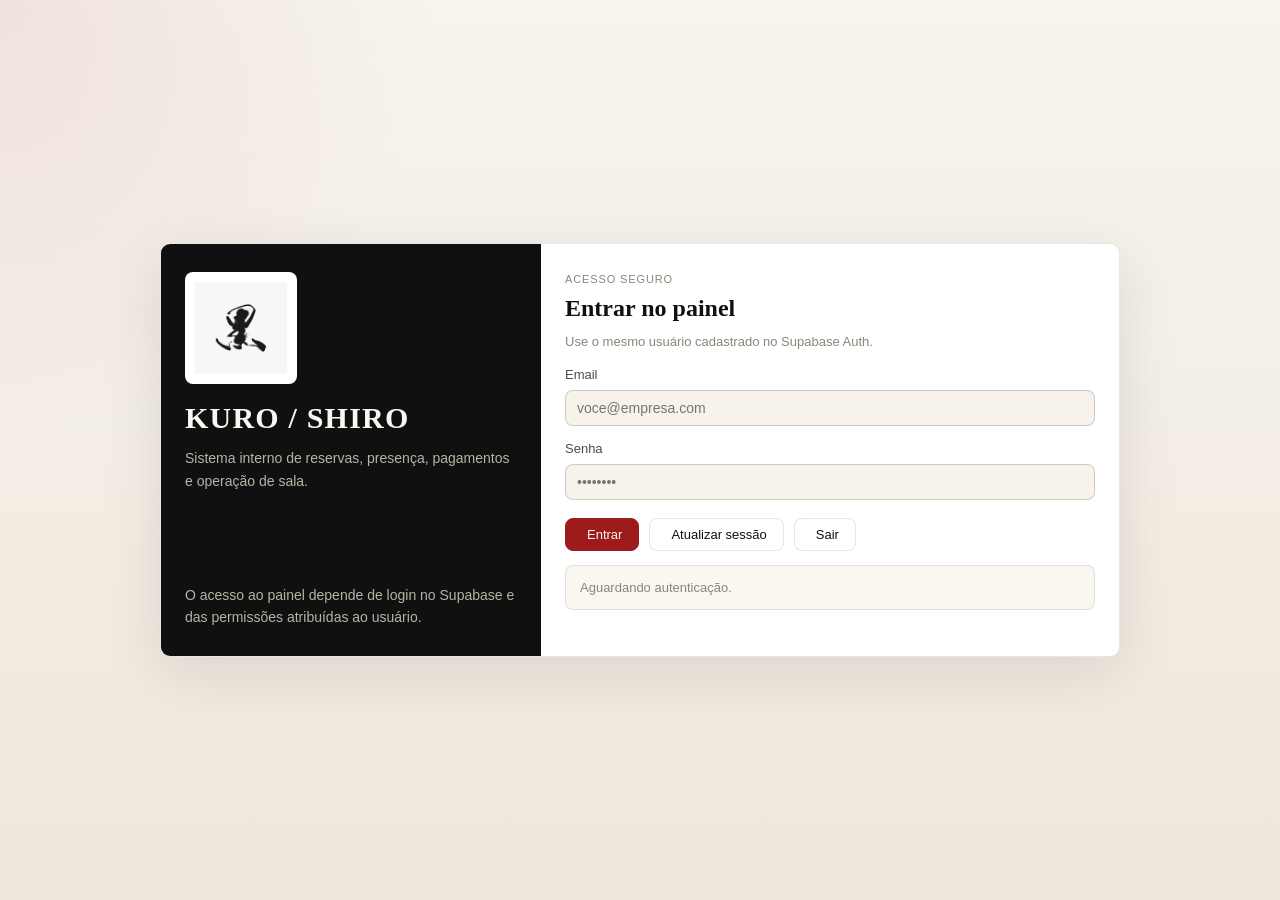
==== cadastro-financeiro-main/index.html @ a9745d66 "feat: initialize finance and reservation management system with Supabase authentication integration" ====
<!DOCTYPE html>
<html lang="pt-BR">
<head>
  <meta charset="UTF-8">
  <meta name="viewport" content="width=device-width, initial-scale=1.0">
  <meta http-equiv="refresh" content="0; url=reservas.html">
  <title>KURO / SHIRO — Painel de Reservas</title>
  <link rel="preconnect" href="https://fonts.googleapis.com">
  <link rel="preconnect" href="https://fonts.gstatic.com" crossorigin>
  <link href="https://fonts.googleapis.com/css2?family=Shippori+Mincho:wght@400;500;600;700&family=Inter:wght@400;500;600;700&display=swap" rel="stylesheet">
  <style>
    :root{
      --paper:#FAF7F1;
      --ink:#111011;
      --red:#9E1B1B;
      --stone:#8C8579;
    }
    *{box-sizing:border-box}
    html,body{height:100%}
    body{
      margin:0;
      background:var(--paper);
      color:var(--ink);
      font-family:'Inter',sans-serif;
      display:grid;
      place-items:center;
    }
    .card{
      width:min(560px, calc(100vw - 32px));
      background:#fff;
      border:1px solid rgba(17,16,17,0.10);
      border-radius:10px;
      padding:28px;
      box-shadow:0 8px 30px rgba(17,16,17,0.08);
    }
    .logo{
      width:108px;
      height:auto;
      background:#fff;
      border-radius:8px;
      padding:10px;
      display:block;
      margin-bottom:18px;
    }
    h1{
      margin:0;
      font-family:'Shippori Mincho',serif;
      font-size:28px;
      font-weight:600;
      letter-spacing:0.02em;
    }
    p{margin:10px 0 0;color:var(--stone);line-height:1.5}
    a{color:var(--red);text-decoration:none}
  </style>
</head>
<body>
  <div class="card">
    <img class="logo" src="kuro-logo.png" alt="Logo Kuro">
    <h1>KURO / SHIRO</h1>
    <p>Redirecionando para o painel de reservas.</p>
    <p>Se não abrir automaticamente, acesse <a href="reservas.html">reservas.html</a>.</p>
  </div>
</body>
</html>
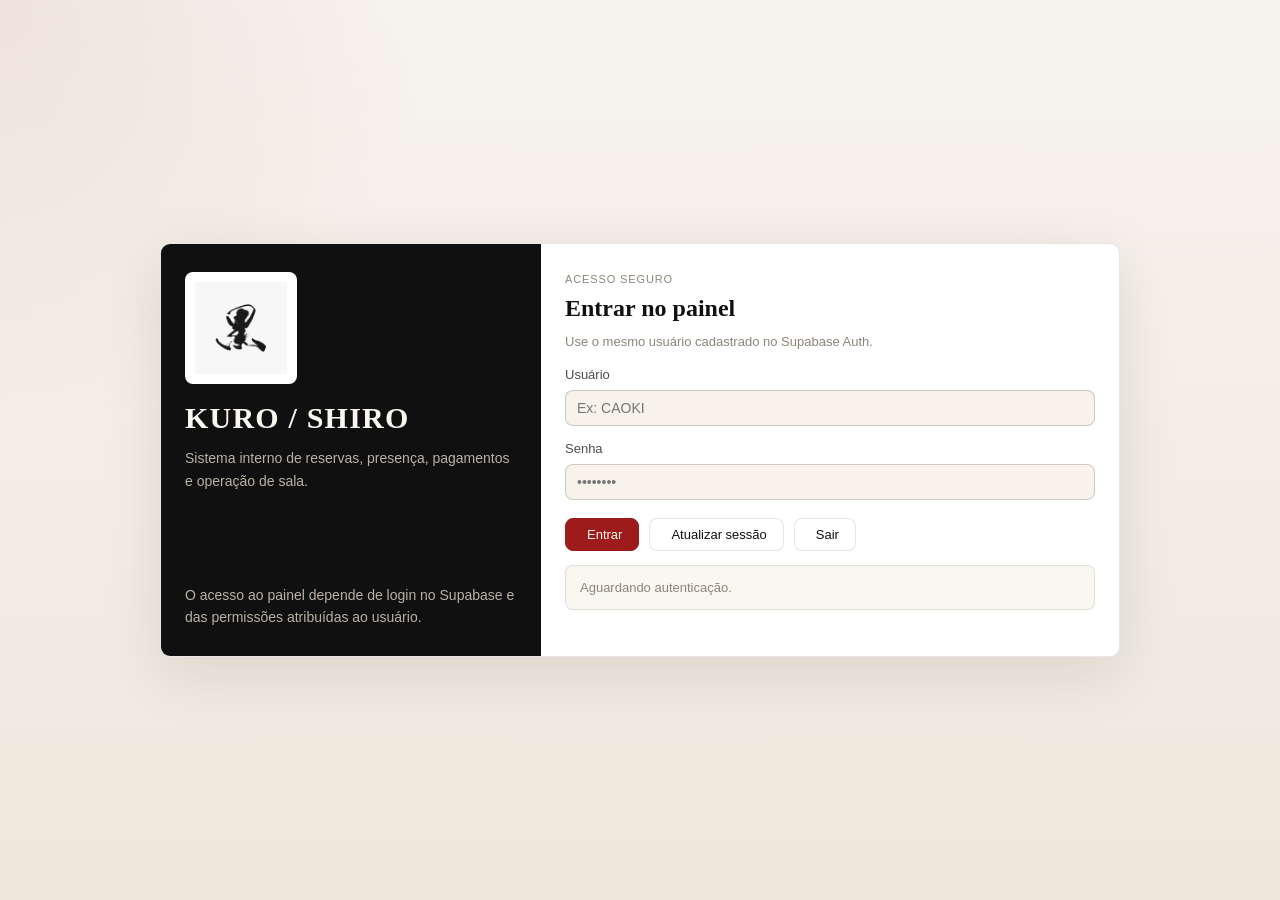
==== commit b2eb711e: "feat: add index.html with redirect to reservations page" ====
--- a/cadastro-financeiro-main/index.html
+++ b/cadastro-financeiro-main/index.html
@@ -1,9 +1,12 @@
 <!DOCTYPE html>
 <html lang="pt-BR">
 <head>
+  <link rel="icon" href="./kuro-logo.png" type="image/png">
+
   <meta charset="UTF-8">
   <meta name="viewport" content="width=device-width, initial-scale=1.0">
   <meta http-equiv="refresh" content="0; url=reservas.html">
+  
   <title>KURO / SHIRO — Painel de Reservas</title>
   <link rel="preconnect" href="https://fonts.googleapis.com">
   <link rel="preconnect" href="https://fonts.gstatic.com" crossorigin>
